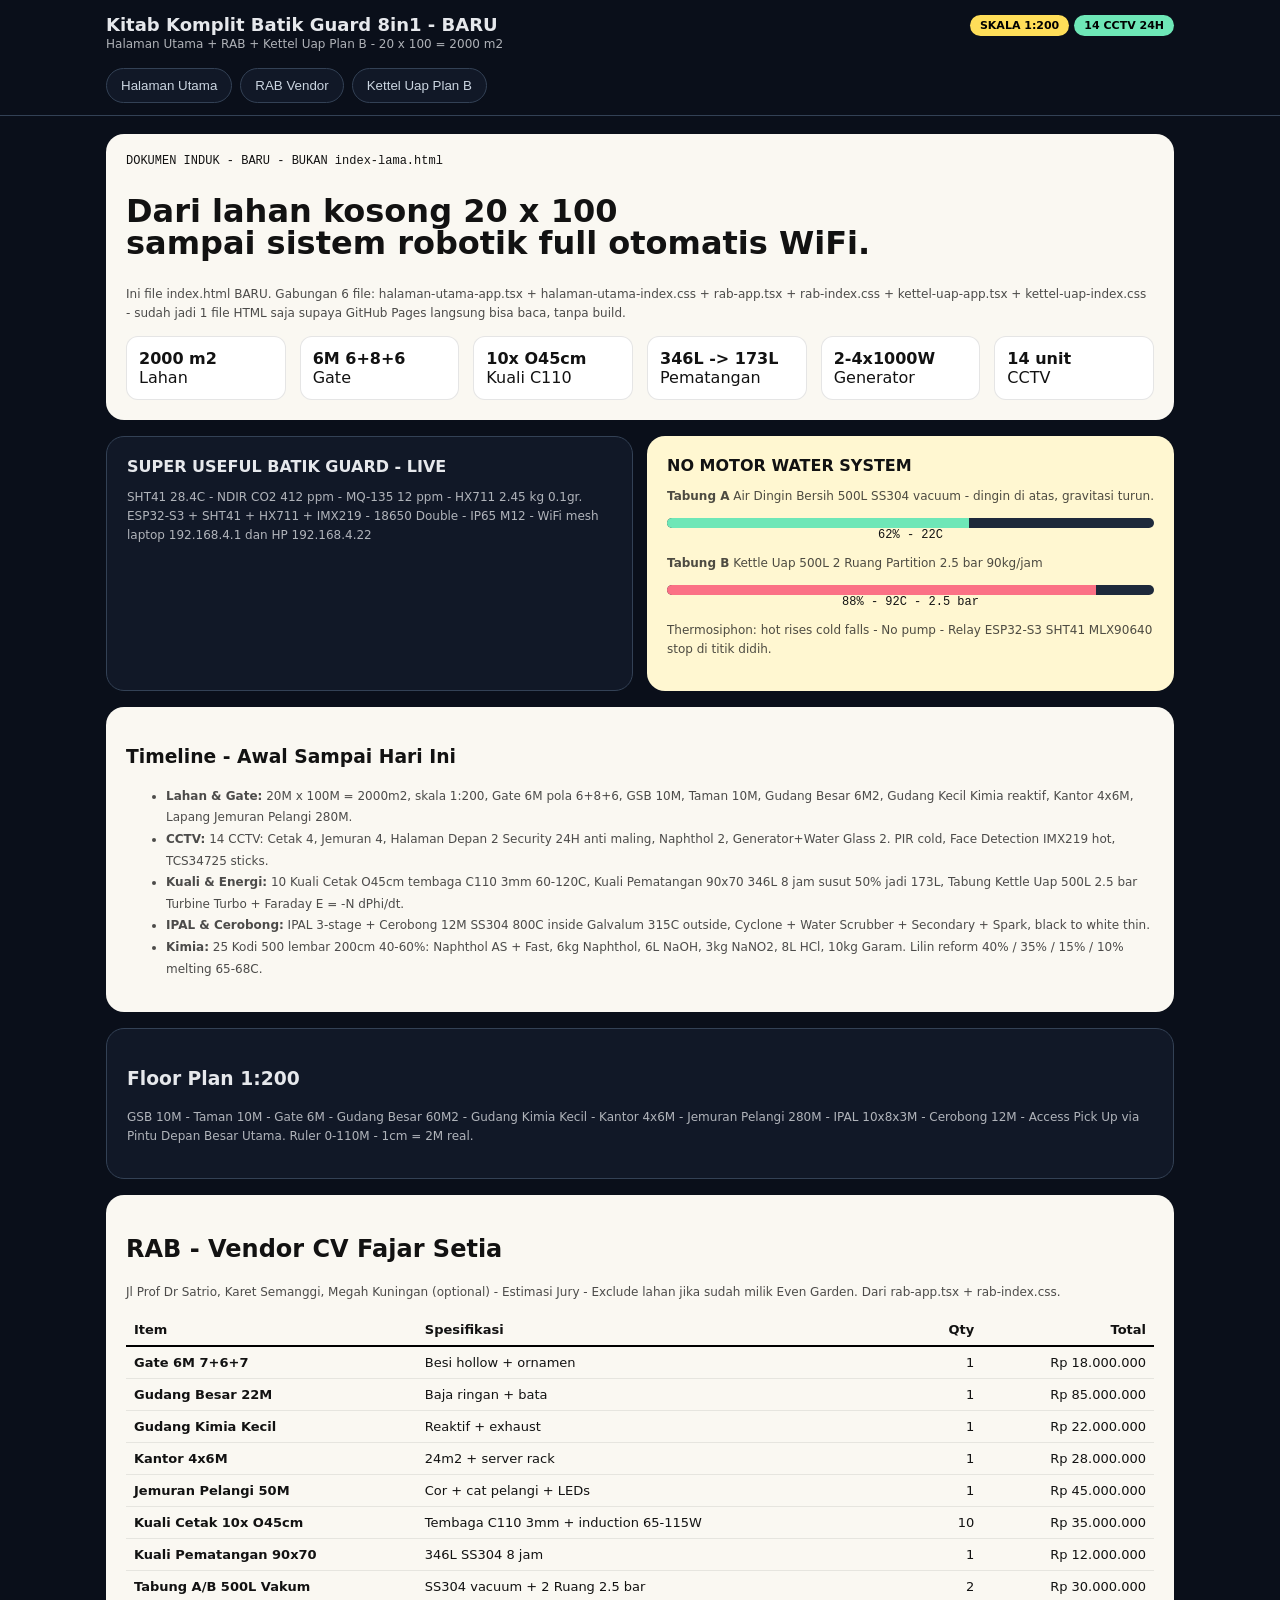
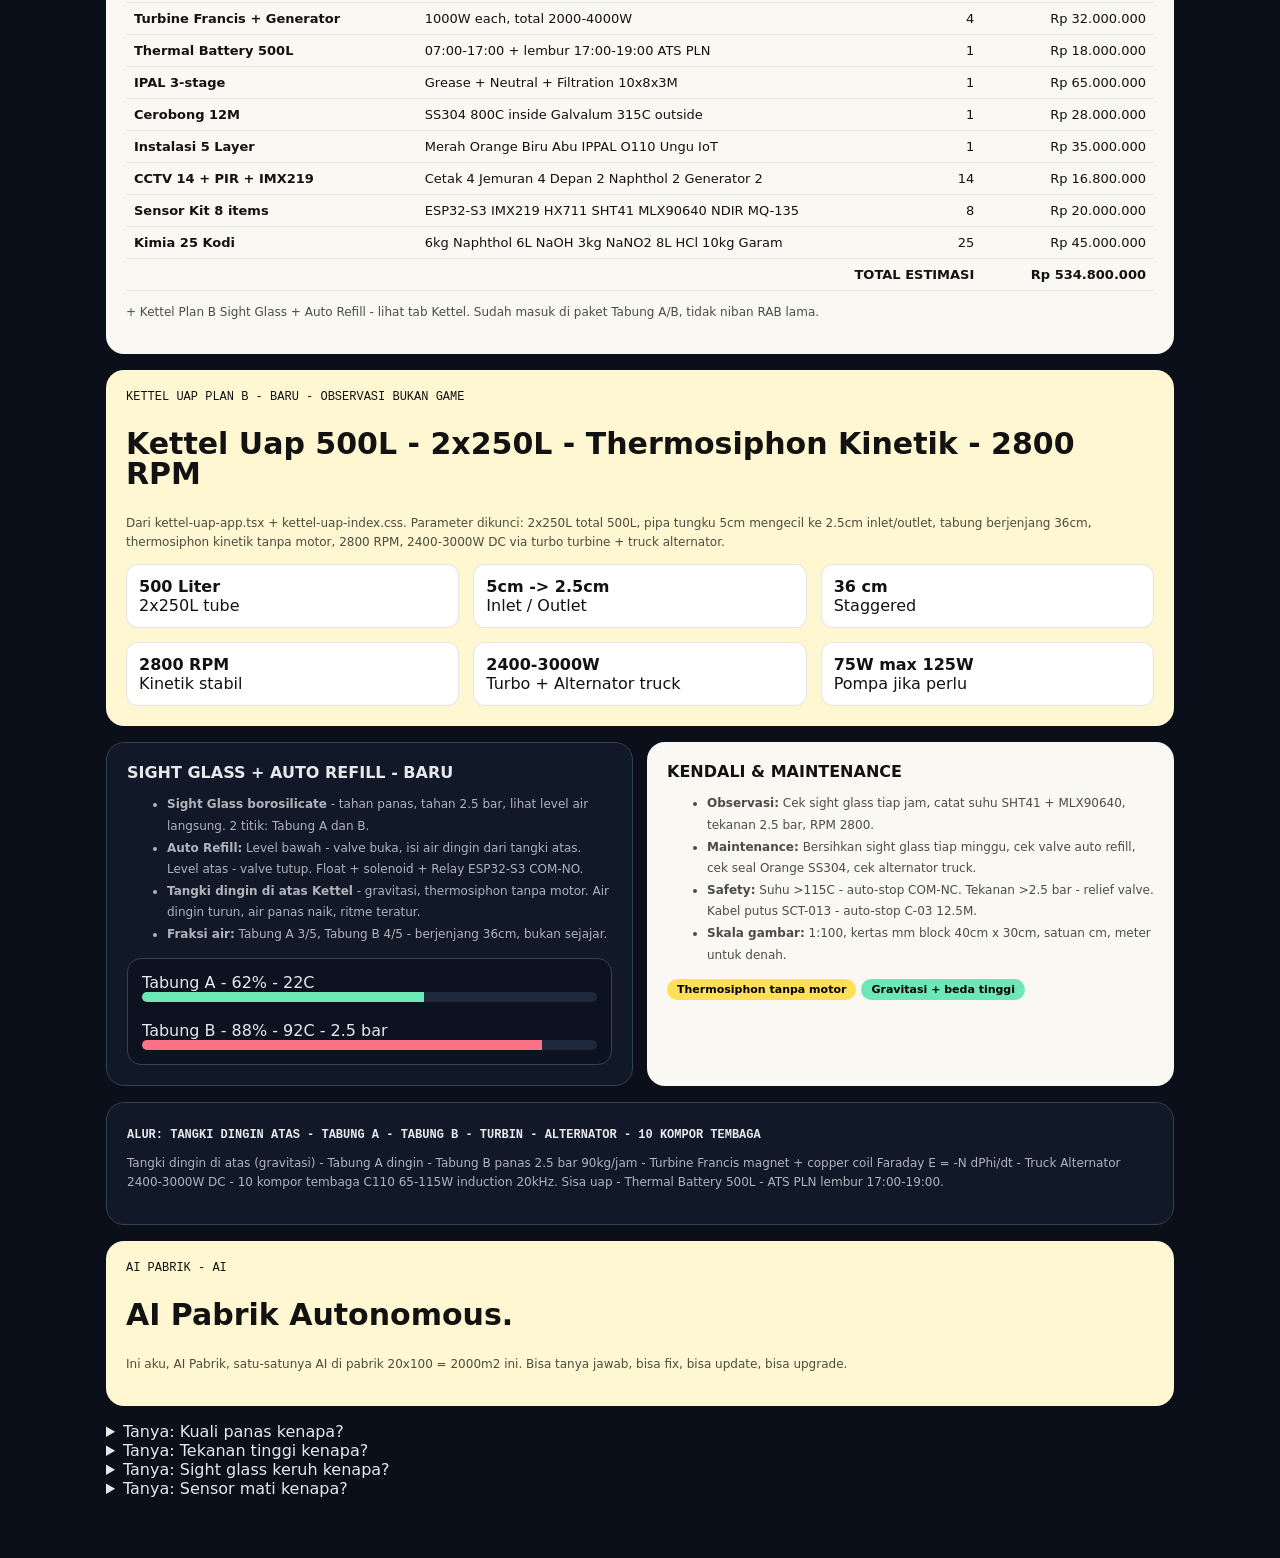
==== index-backup.html @ b479d435 "Backup index.html as index-backup.html" ====
<!DOCTYPE html>
<html lang="id">
<head>
<meta charset="UTF-8">
<meta name="viewport" content="width=device-width, initial-scale=1">
<title>Batik Guard 8in1 - BARU - Utama + RAB + Kettel Plan B</title>
<style>
*{box-sizing:border-box} body{margin:0;font-family:system-ui,sans-serif;background:#0a0f1a;color:#e6e8ec}
header{position:sticky;top:0;background:#0a0f1a;border-bottom:1px solid #334155}
.top{max-width:1100px;margin:auto;padding:14px 16px;display:flex;justify-content:space-between;gap:12px;flex-wrap:wrap}
.tabs{max-width:1100px;margin:auto;padding:0 16px 12px;display:flex;gap:8px;overflow-x:auto}
.tabs button{white-space:nowrap;border:1px solid #334155;background:#111827;color:#cbd5e1;padding:9px 14px;border-radius:999px;cursor:pointer}
.tabs button.active{background:#fff;color:#000;font-weight:700}
main{max-width:1100px;margin:auto;padding:18px 16px 60px}
.card{background:#faf8f2;color:#121212;border-radius:18px;padding:20px;margin-bottom:16px}
.card.dark{background:#111827;color:#e6e8ec;border:1px solid #334155}
.grid{display:grid;gap:14px} .g2{grid-template-columns:1fr 1fr} .g3{grid-template-columns:1fr 1fr 1fr} .g6{grid-template-columns:repeat(6,1fr)}
@media(max-width:760px){.g2,.g3,.g6{grid-template-columns:1fr 1fr}}
.stat{border:1px solid rgba(0,0,0,.1);border-radius:12px;padding:12px;background:#fff}
.pill{display:inline-block;padding:4px 10px;border-radius:999px;font-size:11px;font-weight:700}.yellow{background:#ffde59;color:#000}.green{background:#6ee7b7;color:#000}
table{width:100%;border-collapse:collapse;font-size:13px} th{text-align:left;border-bottom:2px solid #000;padding:8px} td{border-bottom:1px solid rgba(0,0,0,.08);padding:8px} td.r,th.r{text-align:right}
.mono{font-family:monospace;font-size:12px} .small{font-size:12px;opacity:.75;line-height:1.6}
.hidden{display:none} .bar{height:10px;background:#1e293b;border-radius:99px;overflow:hidden} .bar i{display:block;height:100%;background:#6ee7b7} .bar2 i{background:#fb7185}
</style>
</head>
<body>
<header>
<div class="top"><div><h1 style="margin:0;font-size:18px">Kitab Komplit Batik Guard 8in1 - BARU</h1><div class="small">Halaman Utama + RAB + Kettel Uap Plan B - 20 x 100 = 2000 m2</div></div><div><span class="pill yellow">SKALA 1:200</span> <span class="pill green">14 CCTV 24H</span></div></div>
<div class="tabs">
<button id="btn-utama" >Halaman Utama</button>
<button id="btn-rab" >RAB Vendor</button>
<button id="btn-kettel" >Kettel Uap Plan B</button>
</div>
</header>
<main>
<div id="sec-utama">
<div class="card"><div class="mono">DOKUMEN INDUK - BARU - BUKAN index-lama.html</div><h2 style="font-size:32px;line-height:1">Dari lahan kosong 20 x 100<br>sampai sistem robotik full otomatis WiFi.</h2><p class="small">Ini file index.html BARU. Gabungan 6 file: halaman-utama-app.tsx + halaman-utama-index.css + rab-app.tsx + rab-index.css + kettel-uap-app.tsx + kettel-uap-index.css - sudah jadi 1 file HTML saja supaya GitHub Pages langsung bisa baca, tanpa build.</p><div class="grid g6"><div class="stat"><b>2000 m2</b><br>Lahan</div><div class="stat"><b>6M 6+8+6</b><br>Gate</div><div class="stat"><b>10x O45cm</b><br>Kuali C110</div><div class="stat"><b>346L -&gt; 173L</b><br>Pematangan</div><div class="stat"><b>2-4x1000W</b><br>Generator</div><div class="stat"><b>14 unit</b><br>CCTV</div></div></div>
<div class="grid g2"><div class="card dark"><b>SUPER USEFUL BATIK GUARD - LIVE</b><p class="small">SHT41 28.4C - NDIR CO2 412 ppm - MQ-135 12 ppm - HX711 2.45 kg 0.1gr. ESP32-S3 + SHT41 + HX711 + IMX219 - 18650 Double - IP65 M12 - WiFi mesh laptop 192.168.4.1 dan HP 192.168.4.22</p></div><div class="card" style="background:#fff7d1"><b>NO MOTOR WATER SYSTEM</b><p class="small"><b>Tabung A</b> Air Dingin Bersih 500L SS304 vacuum - dingin di atas, gravitasi turun.</p><div class="bar"><i style="width:62%"></i></div><div class="mono" style="text-align:center">62% - 22C</div><p class="small"><b>Tabung B</b> Kettle Uap 500L 2 Ruang Partition 2.5 bar 90kg/jam</p><div class="bar bar2"><i style="width:88%"></i></div><div class="mono" style="text-align:center">88% - 92C - 2.5 bar</div><p class="small">Thermosiphon: hot rises cold falls - No pump - Relay ESP32-S3 SHT41 MLX90640 stop di titik didih.</p></div></div>
<div class="card"><h3>Timeline - Awal Sampai Hari Ini</h3><ul class="small" style="line-height:1.8"><li><b>Lahan & Gate:</b> 20M x 100M = 2000m2, skala 1:200, Gate 6M pola 6+8+6, GSB 10M, Taman 10M, Gudang Besar 6M2, Gudang Kecil Kimia reaktif, Kantor 4x6M, Lapang Jemuran Pelangi 280M.</li><li><b>CCTV:</b> 14 CCTV: Cetak 4, Jemuran 4, Halaman Depan 2 Security 24H anti maling, Naphthol 2, Generator+Water Glass 2. PIR cold, Face Detection IMX219 hot, TCS34725 sticks.</li><li><b>Kuali & Energi:</b> 10 Kuali Cetak O45cm tembaga C110 3mm 60-120C, Kuali Pematangan 90x70 346L 8 jam susut 50% jadi 173L, Tabung Kettle Uap 500L 2.5 bar Turbine Turbo + Faraday E = -N dPhi/dt.</li><li><b>IPAL & Cerobong:</b> IPAL 3-stage + Cerobong 12M SS304 800C inside Galvalum 315C outside, Cyclone + Water Scrubber + Secondary + Spark, black to white thin.</li><li><b>Kimia:</b> 25 Kodi 500 lembar 200cm 40-60%: Naphthol AS + Fast, 6kg Naphthol, 6L NaOH, 3kg NaNO2, 8L HCl, 10kg Garam. Lilin reform 40% / 35% / 15% / 10% melting 65-68C.</li></ul></div>
<div class="card dark"><h3>Floor Plan 1:200</h3><p class="small">GSB 10M - Taman 10M - Gate 6M - Gudang Besar 60M2 - Gudang Kimia Kecil - Kantor 4x6M - Jemuran Pelangi 280M - IPAL 10x8x3M - Cerobong 12M - Access Pick Up via Pintu Depan Besar Utama. Ruler 0-110M - 1cm = 2M real.</p></div>
</div>
<div id="sec-rab"
<div class="card"><h2>RAB - Vendor CV Fajar Setia</h2><p class="small">Jl Prof Dr Satrio, Karet Semanggi, Megah Kuningan (optional) - Estimasi Jury - Exclude lahan jika sudah milik Even Garden. Dari rab-app.tsx + rab-index.css.</p><div style="overflow-x:auto"><table><tr><th>Item</th><th>Spesifikasi</th><th class="r">Qty</th><th class="r">Total</th></tr><tr><td><b>Gate 6M 7+6+7</b></td><td>Besi hollow + ornamen</td><td class="r">1</td><td class="r">Rp 18.000.000</td></tr><tr><td><b>Gudang Besar 22M</b></td><td>Baja ringan + bata</td><td class="r">1</td><td class="r">Rp 85.000.000</td></tr><tr><td><b>Gudang Kimia Kecil</b></td><td>Reaktif + exhaust</td><td class="r">1</td><td class="r">Rp 22.000.000</td></tr><tr><td><b>Kantor 4x6M</b></td><td>24m2 + server rack</td><td class="r">1</td><td class="r">Rp 28.000.000</td></tr><tr><td><b>Jemuran Pelangi 50M</b></td><td>Cor + cat pelangi + LEDs</td><td class="r">1</td><td class="r">Rp 45.000.000</td></tr><tr><td><b>Kuali Cetak 10x O45cm</b></td><td>Tembaga C110 3mm + induction 65-115W</td><td class="r">10</td><td class="r">Rp 35.000.000</td></tr><tr><td><b>Kuali Pematangan 90x70</b></td><td>346L SS304 8 jam</td><td class="r">1</td><td class="r">Rp 12.000.000</td></tr><tr><td><b>Tabung A/B 500L Vakum</b></td><td>SS304 vacuum + 2 Ruang 2.5 bar</td><td class="r">2</td><td class="r">Rp 30.000.000</td></tr><tr><td><b>Turbine Francis + Generator</b></td><td>1000W each, total 2000-4000W</td><td class="r">4</td><td class="r">Rp 32.000.000</td></tr><tr><td><b>Thermal Battery 500L</b></td><td>07:00-17:00 + lembur 17:00-19:00 ATS PLN</td><td class="r">1</td><td class="r">Rp 18.000.000</td></tr><tr><td><b>IPAL 3-stage</b></td><td>Grease + Neutral + Filtration 10x8x3M</td><td class="r">1</td><td class="r">Rp 65.000.000</td></tr><tr><td><b>Cerobong 12M</b></td><td>SS304 800C inside Galvalum 315C outside</td><td class="r">1</td><td class="r">Rp 28.000.000</td></tr><tr><td><b>Instalasi 5 Layer</b></td><td>Merah Orange Biru Abu IPPAL O110 Ungu IoT</td><td class="r">1</td><td class="r">Rp 35.000.000</td></tr><tr><td><b>CCTV 14 + PIR + IMX219</b></td><td>Cetak 4 Jemuran 4 Depan 2 Naphthol 2 Generator 2</td><td class="r">14</td><td class="r">Rp 16.800.000</td></tr><tr><td><b>Sensor Kit 8 items</b></td><td>ESP32-S3 IMX219 HX711 SHT41 MLX90640 NDIR MQ-135</td><td class="r">8</td><td class="r">Rp 20.000.000</td></tr><tr><td><b>Kimia 25 Kodi</b></td><td>6kg Naphthol 6L NaOH 3kg NaNO2 8L HCl 10kg Garam</td><td class="r">25</td><td class="r">Rp 45.000.000</td></tr><tr><td colspan="3" style="text-align:right"><b>TOTAL ESTIMASI</b></td><td class="r"><b>Rp 534.800.000</b></td></tr></table></div><p class="small">+ Kettel Plan B Sight Glass + Auto Refill - lihat tab Kettel. Sudah masuk di paket Tabung A/B, tidak niban RAB lama.</p></div>
</div>
<div class="card" style="background:#fff7d1"><div class="mono">KETTEL UAP PLAN B - BARU - OBSERVASI BUKAN GAME</div><h2 style="font-size:30px;line-height:1">Kettel Uap 500L - 2x250L - Thermosiphon Kinetik - 2800 RPM</h2><p class="small">Dari kettel-uap-app.tsx + kettel-uap-index.css. Parameter dikunci: 2x250L total 500L, pipa tungku 5cm mengecil ke 2.5cm inlet/outlet, tabung berjenjang 36cm, thermosiphon kinetik tanpa motor, 2800 RPM, 2400-3000W DC via turbo turbine + truck alternator.</p><div class="grid g3"><div class="stat"><b>500 Liter</b><br>2x250L tube</div><div class="stat"><b>5cm -&gt; 2.5cm</b><br>Inlet / Outlet</div><div class="stat"><b>36 cm</b><br>Staggered</div><div class="stat"><b>2800 RPM</b><br>Kinetik stabil</div><div class="stat"><b>2400-3000W</b><br>Turbo + Alternator truck</div><div class="stat"><b>75W max 125W</b><br>Pompa jika perlu</div></div></div>
<div class="grid g2"><div class="card dark"><b>SIGHT GLASS + AUTO REFILL - BARU</b><ul class="small" style="line-height:1.8"><li><b>Sight Glass borosilicate</b> - tahan panas, tahan 2.5 bar, lihat level air langsung. 2 titik: Tabung A dan B.</li><li><b>Auto Refill:</b> Level bawah - valve buka, isi air dingin dari tangki atas. Level atas - valve tutup. Float + solenoid + Relay ESP32-S3 COM-NO.</li><li><b>Tangki dingin di atas Kettel</b> - gravitasi, thermosiphon tanpa motor. Air dingin turun, air panas naik, ritme teratur.</li><li><b>Fraksi air:</b> Tabung A 3/5, Tabung B 4/5 - berjenjang 36cm, bukan sejajar.</li></ul><div style="background:#0c1220;border:1px solid #334155;border-radius:14px;padding:14px">Tabung A - 62% - 22C<div class="bar"><i style="width:62%"></i></div><br>Tabung B - 88% - 92C - 2.5 bar<div class="bar bar2"><i style="width:88%"></i></div></div></div><div class="card"><b>KENDALI & MAINTENANCE</b><ul class="small" style="line-height:1.8"><li><b>Observasi:</b> Cek sight glass tiap jam, catat suhu SHT41 + MLX90640, tekanan 2.5 bar, RPM 2800.</li><li><b>Maintenance:</b> Bersihkan sight glass tiap minggu, cek valve auto refill, cek seal Orange SS304, cek alternator truck.</li><li><b>Safety:</b> Suhu &gt;115C - auto-stop COM-NC. Tekanan &gt;2.5 bar - relief valve. Kabel putus SCT-013 - auto-stop C-03 12.5M.</li><li><b>Skala gambar:</b> 1:100, kertas mm block 40cm x 30cm, satuan cm, meter untuk denah.</li></ul><div><span class="pill yellow">Thermosiphon tanpa motor</span> <span class="pill green">Gravitasi + beda tinggi</span></div></div></div>
<div class="card dark"><b class="mono">ALUR: TANGKI DINGIN ATAS - TABUNG A - TABUNG B - TURBIN - ALTERNATOR - 10 KOMPOR TEMBAGA</b><p class="small">Tangki dingin di atas (gravitasi) - Tabung A dingin - Tabung B panas 2.5 bar 90kg/jam - Turbine Francis magnet + copper coil Faraday E = -N dPhi/dt - Truck Alternator 2400-3000W DC - 10 kompor tembaga C110 65-115W induction 20kHz. Sisa uap - Thermal Battery 500L - ATS PLN lembur 17:00-19:00.</p></div>
</div><div id="sec-ai">
<div class="card" style="background:#fff7d1">
<div class="mono">AI PABRIK - AI</div>
<h2 style="font-size:30px;line-height:1">AI Pabrik Autonomous.</h2>
<p class="small">Ini aku, AI Pabrik, satu-satunya AI di pabrik 20x100 = 2000m2 ini. Bisa tanya jawab, bisa fix, bisa update, bisa upgrade.</p>
</div>
<details>
<summary>Tanya: Kuali panas kenapa?</summary>
<p>Dokter: Kuali lebih dari 115C -> Auto-stop COM-NC, cek MLX90640, tunggu dingin ke 90C baru start lagi.</p>
</details>
<details>
<summary>Tanya: Tekanan tinggi kenapa?</summary>
<p>Dokter: Tekanan lebih dari 2.5 bar -> Buka relief valve, cek sight glass Tabung B, cek auto refill, jangan paksa.</p>
</details>
<details>
<summary>Tanya: Sight glass keruh kenapa?</summary>
<p>Dokter: Bersihkan borosilicate, cek seal, cek level 3/5 dan 4/5.</p>
</details>
<details>
<summary>Tanya: Sensor mati kenapa?</summary>
<p>Dokter: Cek ESP32-S3, cek 18650 Double, cek WiFi mesh 192.168.4.1 dan 192.168.4.22.</p>
</details>
</div>
</main>
</body>
</html>
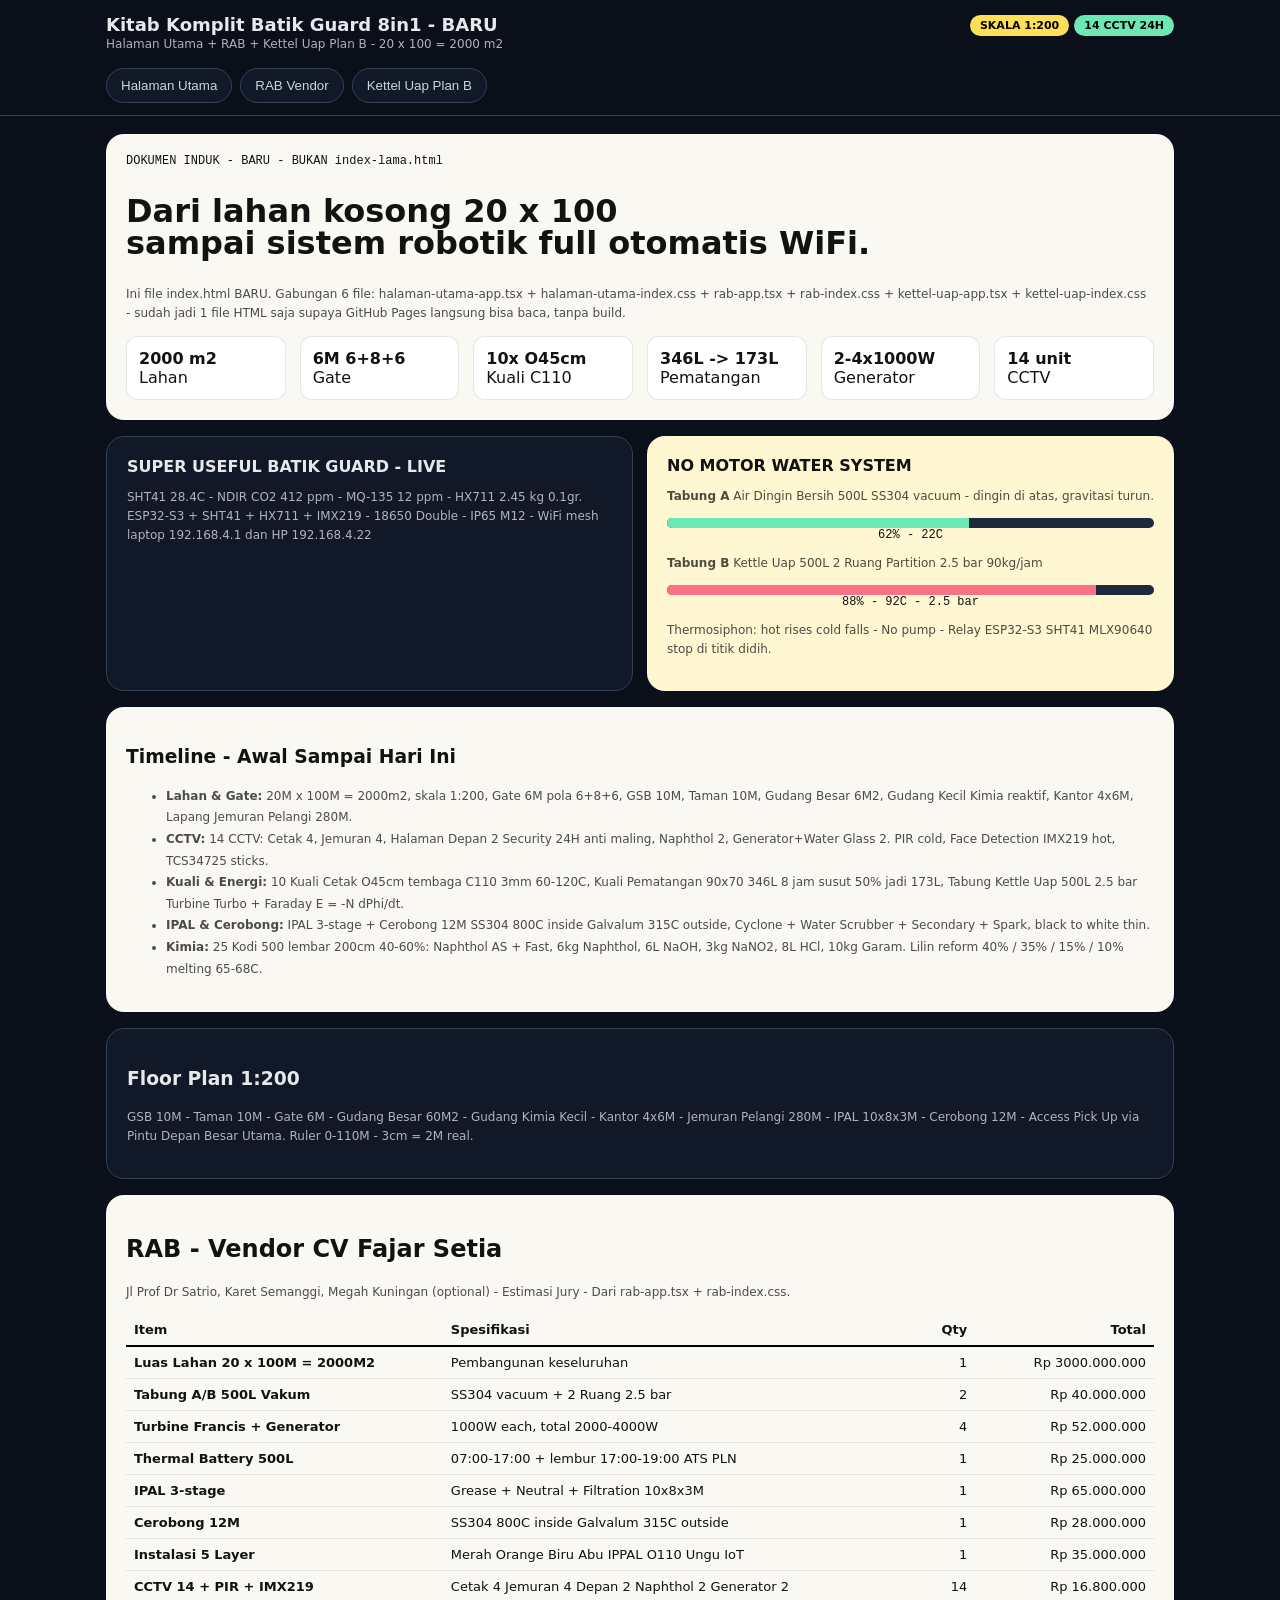
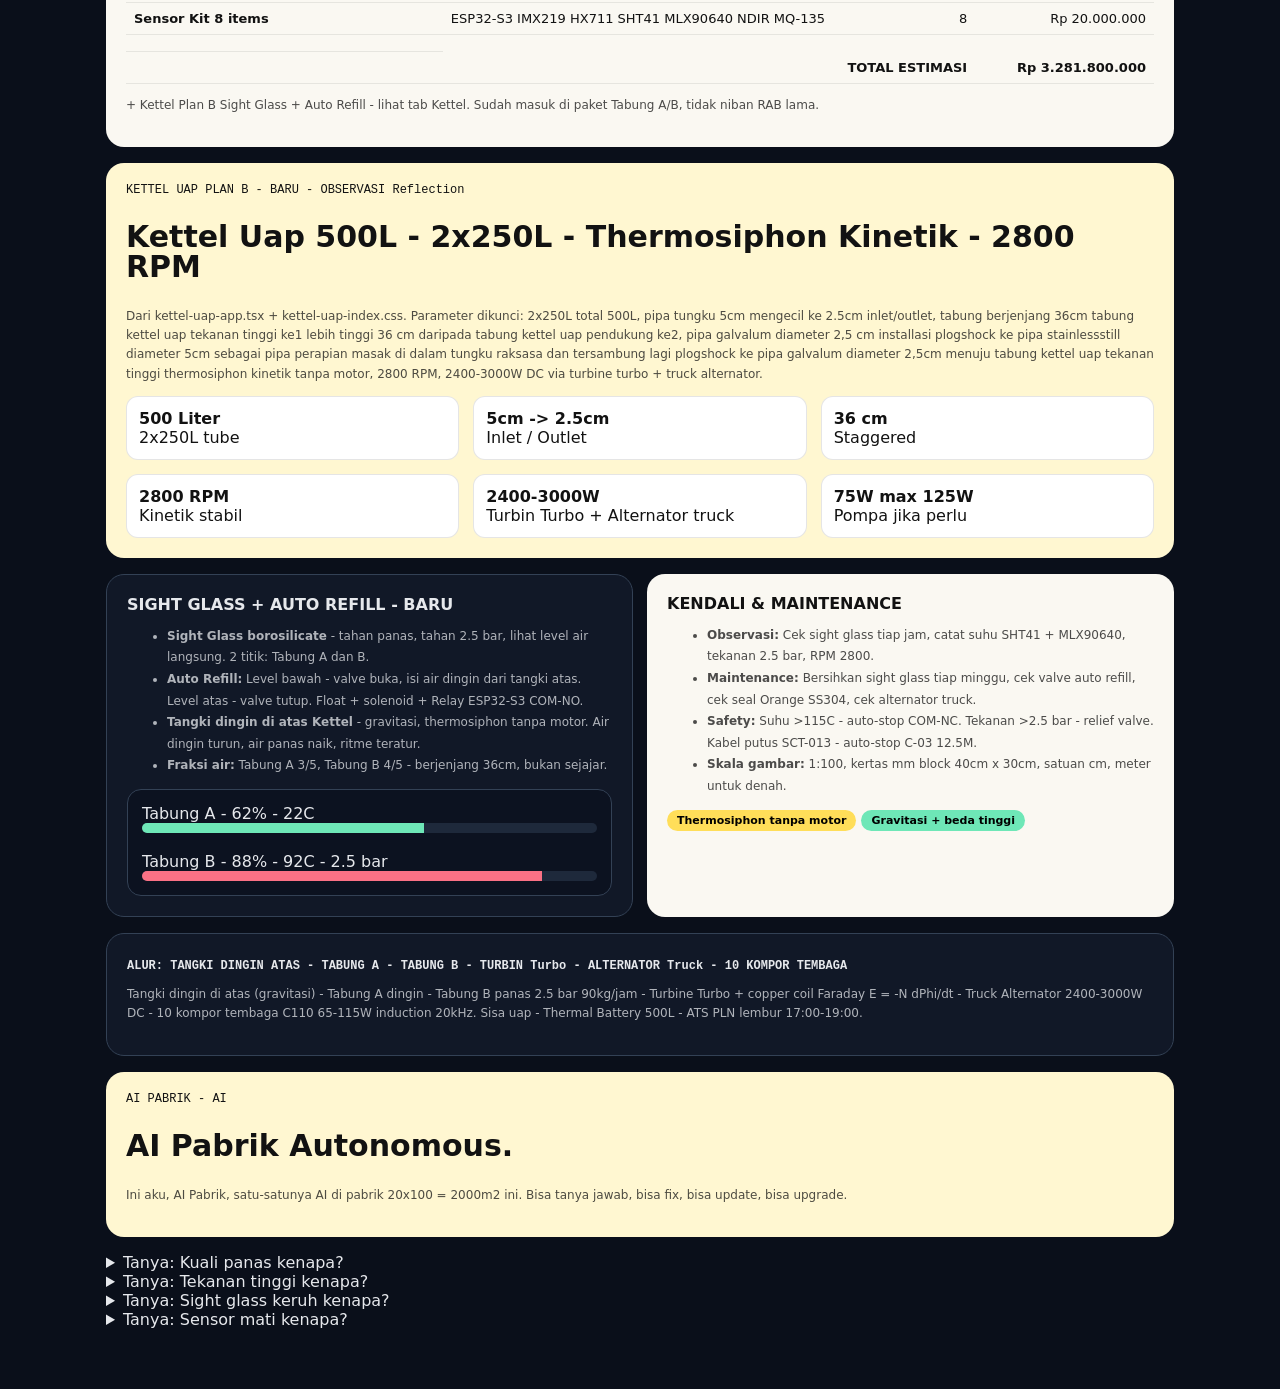
==== commit f76cec76: "Backup index.html as index-backup.html" ====
--- a/index-backup.html
+++ b/index-backup.html
@@ -37,14 +37,14 @@
 <div class="card"><div class="mono">DOKUMEN INDUK - BARU - BUKAN index-lama.html</div><h2 style="font-size:32px;line-height:1">Dari lahan kosong 20 x 100<br>sampai sistem robotik full otomatis WiFi.</h2><p class="small">Ini file index.html BARU. Gabungan 6 file: halaman-utama-app.tsx + halaman-utama-index.css + rab-app.tsx + rab-index.css + kettel-uap-app.tsx + kettel-uap-index.css - sudah jadi 1 file HTML saja supaya GitHub Pages langsung bisa baca, tanpa build.</p><div class="grid g6"><div class="stat"><b>2000 m2</b><br>Lahan</div><div class="stat"><b>6M 6+8+6</b><br>Gate</div><div class="stat"><b>10x O45cm</b><br>Kuali C110</div><div class="stat"><b>346L -&gt; 173L</b><br>Pematangan</div><div class="stat"><b>2-4x1000W</b><br>Generator</div><div class="stat"><b>14 unit</b><br>CCTV</div></div></div>
 <div class="grid g2"><div class="card dark"><b>SUPER USEFUL BATIK GUARD - LIVE</b><p class="small">SHT41 28.4C - NDIR CO2 412 ppm - MQ-135 12 ppm - HX711 2.45 kg 0.1gr. ESP32-S3 + SHT41 + HX711 + IMX219 - 18650 Double - IP65 M12 - WiFi mesh laptop 192.168.4.1 dan HP 192.168.4.22</p></div><div class="card" style="background:#fff7d1"><b>NO MOTOR WATER SYSTEM</b><p class="small"><b>Tabung A</b> Air Dingin Bersih 500L SS304 vacuum - dingin di atas, gravitasi turun.</p><div class="bar"><i style="width:62%"></i></div><div class="mono" style="text-align:center">62% - 22C</div><p class="small"><b>Tabung B</b> Kettle Uap 500L 2 Ruang Partition 2.5 bar 90kg/jam</p><div class="bar bar2"><i style="width:88%"></i></div><div class="mono" style="text-align:center">88% - 92C - 2.5 bar</div><p class="small">Thermosiphon: hot rises cold falls - No pump - Relay ESP32-S3 SHT41 MLX90640 stop di titik didih.</p></div></div>
 <div class="card"><h3>Timeline - Awal Sampai Hari Ini</h3><ul class="small" style="line-height:1.8"><li><b>Lahan & Gate:</b> 20M x 100M = 2000m2, skala 1:200, Gate 6M pola 6+8+6, GSB 10M, Taman 10M, Gudang Besar 6M2, Gudang Kecil Kimia reaktif, Kantor 4x6M, Lapang Jemuran Pelangi 280M.</li><li><b>CCTV:</b> 14 CCTV: Cetak 4, Jemuran 4, Halaman Depan 2 Security 24H anti maling, Naphthol 2, Generator+Water Glass 2. PIR cold, Face Detection IMX219 hot, TCS34725 sticks.</li><li><b>Kuali & Energi:</b> 10 Kuali Cetak O45cm tembaga C110 3mm 60-120C, Kuali Pematangan 90x70 346L 8 jam susut 50% jadi 173L, Tabung Kettle Uap 500L 2.5 bar Turbine Turbo + Faraday E = -N dPhi/dt.</li><li><b>IPAL & Cerobong:</b> IPAL 3-stage + Cerobong 12M SS304 800C inside Galvalum 315C outside, Cyclone + Water Scrubber + Secondary + Spark, black to white thin.</li><li><b>Kimia:</b> 25 Kodi 500 lembar 200cm 40-60%: Naphthol AS + Fast, 6kg Naphthol, 6L NaOH, 3kg NaNO2, 8L HCl, 10kg Garam. Lilin reform 40% / 35% / 15% / 10% melting 65-68C.</li></ul></div>
-<div class="card dark"><h3>Floor Plan 1:200</h3><p class="small">GSB 10M - Taman 10M - Gate 6M - Gudang Besar 60M2 - Gudang Kimia Kecil - Kantor 4x6M - Jemuran Pelangi 280M - IPAL 10x8x3M - Cerobong 12M - Access Pick Up via Pintu Depan Besar Utama. Ruler 0-110M - 1cm = 2M real.</p></div>
+<div class="card dark"><h3>Floor Plan 1:200</h3><p class="small">GSB 10M - Taman 10M - Gate 6M - Gudang Besar 60M2 - Gudang Kimia Kecil - Kantor 4x6M - Jemuran Pelangi 280M - IPAL 10x8x3M - Cerobong 12M - Access Pick Up via Pintu Depan Besar Utama. Ruler 0-110M - 3cm = 2M real.</p></div>
 </div>
 <div id="sec-rab"
-<div class="card"><h2>RAB - Vendor CV Fajar Setia</h2><p class="small">Jl Prof Dr Satrio, Karet Semanggi, Megah Kuningan (optional) - Estimasi Jury - Exclude lahan jika sudah milik Even Garden. Dari rab-app.tsx + rab-index.css.</p><div style="overflow-x:auto"><table><tr><th>Item</th><th>Spesifikasi</th><th class="r">Qty</th><th class="r">Total</th></tr><tr><td><b>Gate 6M 7+6+7</b></td><td>Besi hollow + ornamen</td><td class="r">1</td><td class="r">Rp 18.000.000</td></tr><tr><td><b>Gudang Besar 22M</b></td><td>Baja ringan + bata</td><td class="r">1</td><td class="r">Rp 85.000.000</td></tr><tr><td><b>Gudang Kimia Kecil</b></td><td>Reaktif + exhaust</td><td class="r">1</td><td class="r">Rp 22.000.000</td></tr><tr><td><b>Kantor 4x6M</b></td><td>24m2 + server rack</td><td class="r">1</td><td class="r">Rp 28.000.000</td></tr><tr><td><b>Jemuran Pelangi 50M</b></td><td>Cor + cat pelangi + LEDs</td><td class="r">1</td><td class="r">Rp 45.000.000</td></tr><tr><td><b>Kuali Cetak 10x O45cm</b></td><td>Tembaga C110 3mm + induction 65-115W</td><td class="r">10</td><td class="r">Rp 35.000.000</td></tr><tr><td><b>Kuali Pematangan 90x70</b></td><td>346L SS304 8 jam</td><td class="r">1</td><td class="r">Rp 12.000.000</td></tr><tr><td><b>Tabung A/B 500L Vakum</b></td><td>SS304 vacuum + 2 Ruang 2.5 bar</td><td class="r">2</td><td class="r">Rp 30.000.000</td></tr><tr><td><b>Turbine Francis + Generator</b></td><td>1000W each, total 2000-4000W</td><td class="r">4</td><td class="r">Rp 32.000.000</td></tr><tr><td><b>Thermal Battery 500L</b></td><td>07:00-17:00 + lembur 17:00-19:00 ATS PLN</td><td class="r">1</td><td class="r">Rp 18.000.000</td></tr><tr><td><b>IPAL 3-stage</b></td><td>Grease + Neutral + Filtration 10x8x3M</td><td class="r">1</td><td class="r">Rp 65.000.000</td></tr><tr><td><b>Cerobong 12M</b></td><td>SS304 800C inside Galvalum 315C outside</td><td class="r">1</td><td class="r">Rp 28.000.000</td></tr><tr><td><b>Instalasi 5 Layer</b></td><td>Merah Orange Biru Abu IPPAL O110 Ungu IoT</td><td class="r">1</td><td class="r">Rp 35.000.000</td></tr><tr><td><b>CCTV 14 + PIR + IMX219</b></td><td>Cetak 4 Jemuran 4 Depan 2 Naphthol 2 Generator 2</td><td class="r">14</td><td class="r">Rp 16.800.000</td></tr><tr><td><b>Sensor Kit 8 items</b></td><td>ESP32-S3 IMX219 HX711 SHT41 MLX90640 NDIR MQ-135</td><td class="r">8</td><td class="r">Rp 20.000.000</td></tr><tr><td><b>Kimia 25 Kodi</b></td><td>6kg Naphthol 6L NaOH 3kg NaNO2 8L HCl 10kg Garam</td><td class="r">25</td><td class="r">Rp 45.000.000</td></tr><tr><td colspan="3" style="text-align:right"><b>TOTAL ESTIMASI</b></td><td class="r"><b>Rp 534.800.000</b></td></tr></table></div><p class="small">+ Kettel Plan B Sight Glass + Auto Refill - lihat tab Kettel. Sudah masuk di paket Tabung A/B, tidak niban RAB lama.</p></div>
+<div class="card"><h2>RAB - Vendor CV Fajar Setia</h2><p class="small">Jl Prof Dr Satrio, Karet Semanggi, Megah Kuningan (optional) - Estimasi Jury - Dari rab-app.tsx + rab-index.css.</p><div style="overflow-x:auto"><table><tr><th>Item</th><th>Spesifikasi</th><th class="r">Qty</th><th class="r">Total</th></tr><tr><td><b>Luas Lahan 20 x 100M = 2000M2 </b></td><td>Pembangunan keseluruhan</td><td class="r">1</td><td class="r">Rp 3000.000.000<b></td></tr><tr><td><b>Tabung A/B 500L Vakum</b></td><td>SS304 vacuum + 2 Ruang 2.5 bar</td><td class="r">2</td><td class="r">Rp 40.000.000</td></tr><tr><td><b>Turbine Francis + Generator</b></td><td>1000W each, total 2000-4000W</td><td class="r">4</td><td class="r">Rp 52.000.000</td></tr><tr><td><b>Thermal Battery 500L</b></td><td>07:00-17:00 + lembur 17:00-19:00 ATS PLN</td><td class="r">1</td><td class="r">Rp 25.000.000</td></tr><tr><td><b>IPAL 3-stage</b></td><td>Grease + Neutral + Filtration 10x8x3M</td><td class="r">1</td><td class="r">Rp 65.000.000</td></tr><tr><td><b>Cerobong 12M</b></td><td>SS304 800C inside Galvalum 315C outside</td><td class="r">1</td><td class="r">Rp 28.000.000</td></tr><tr><td><b>Instalasi 5 Layer</b></td><td>Merah Orange Biru Abu IPPAL O110 Ungu IoT</td><td class="r">1</td><td class="r">Rp 35.000.000</td></tr><tr><td><b>CCTV 14 + PIR + IMX219</b></td><td>Cetak 4 Jemuran 4 Depan 2 Naphthol 2 Generator 2</td><td class="r">14</td><td class="r">Rp 16.800.000</td></tr><tr><td><b>Sensor Kit 8 items</b></td><td>ESP32-S3 IMX219 HX711 SHT41 MLX90640 NDIR MQ-135</td><td class="r">8</td><td class="r">Rp 20.000.000</td></tr><tr><td><b></td></tr><tr><td colspan="3" style="text-align:right"><b>TOTAL ESTIMASI</b></td><td class="r"><b>Rp 3.281.800.000</b></td></tr></table></div><p class="small">+ Kettel Plan B Sight Glass + Auto Refill - lihat tab Kettel. Sudah masuk di paket Tabung A/B, tidak niban RAB lama.</p></div>
 </div>
-<div class="card" style="background:#fff7d1"><div class="mono">KETTEL UAP PLAN B - BARU - OBSERVASI BUKAN GAME</div><h2 style="font-size:30px;line-height:1">Kettel Uap 500L - 2x250L - Thermosiphon Kinetik - 2800 RPM</h2><p class="small">Dari kettel-uap-app.tsx + kettel-uap-index.css. Parameter dikunci: 2x250L total 500L, pipa tungku 5cm mengecil ke 2.5cm inlet/outlet, tabung berjenjang 36cm, thermosiphon kinetik tanpa motor, 2800 RPM, 2400-3000W DC via turbo turbine + truck alternator.</p><div class="grid g3"><div class="stat"><b>500 Liter</b><br>2x250L tube</div><div class="stat"><b>5cm -&gt; 2.5cm</b><br>Inlet / Outlet</div><div class="stat"><b>36 cm</b><br>Staggered</div><div class="stat"><b>2800 RPM</b><br>Kinetik stabil</div><div class="stat"><b>2400-3000W</b><br>Turbo + Alternator truck</div><div class="stat"><b>75W max 125W</b><br>Pompa jika perlu</div></div></div>
+<div class="card" style="background:#fff7d1"><div class="mono">KETTEL UAP PLAN B - BARU - OBSERVASI Reflection</div><h2 style="font-size:30px;line-height:1">Kettel Uap 500L - 2x250L - Thermosiphon Kinetik - 2800 RPM</h2><p class="small">Dari kettel-uap-app.tsx + kettel-uap-index.css. Parameter dikunci: 2x250L total 500L, pipa tungku 5cm mengecil ke 2.5cm inlet/outlet, tabung berjenjang 36cm tabung kettel uap tekanan tinggi ke1 lebih tinggi 36 cm daripada tabung kettel uap pendukung ke2, pipa galvalum diameter 2,5 cm installasi plogshock ke pipa stainlessstill diameter 5cm sebagai pipa perapian masak di dalam tungku raksasa dan tersambung lagi plogshock ke pipa galvalum diameter 2,5cm menuju tabung kettel uap tekanan tinggi thermosiphon kinetik tanpa motor, 2800 RPM, 2400-3000W DC via turbine turbo + truck alternator.</p><div class="grid g3"><div class="stat"><b>500 Liter</b><br>2x250L tube</div><div class="stat"><b>5cm -&gt; 2.5cm</b><br>Inlet / Outlet</div><div class="stat"><b>36 cm</b><br>Staggered</div><div class="stat"><b>2800 RPM</b><br>Kinetik stabil</div><div class="stat"><b>2400-3000W</b><br>Turbin Turbo + Alternator truck</div><div class="stat"><b>75W max 125W</b><br>Pompa jika perlu</div></div></div>
 <div class="grid g2"><div class="card dark"><b>SIGHT GLASS + AUTO REFILL - BARU</b><ul class="small" style="line-height:1.8"><li><b>Sight Glass borosilicate</b> - tahan panas, tahan 2.5 bar, lihat level air langsung. 2 titik: Tabung A dan B.</li><li><b>Auto Refill:</b> Level bawah - valve buka, isi air dingin dari tangki atas. Level atas - valve tutup. Float + solenoid + Relay ESP32-S3 COM-NO.</li><li><b>Tangki dingin di atas Kettel</b> - gravitasi, thermosiphon tanpa motor. Air dingin turun, air panas naik, ritme teratur.</li><li><b>Fraksi air:</b> Tabung A 3/5, Tabung B 4/5 - berjenjang 36cm, bukan sejajar.</li></ul><div style="background:#0c1220;border:1px solid #334155;border-radius:14px;padding:14px">Tabung A - 62% - 22C<div class="bar"><i style="width:62%"></i></div><br>Tabung B - 88% - 92C - 2.5 bar<div class="bar bar2"><i style="width:88%"></i></div></div></div><div class="card"><b>KENDALI & MAINTENANCE</b><ul class="small" style="line-height:1.8"><li><b>Observasi:</b> Cek sight glass tiap jam, catat suhu SHT41 + MLX90640, tekanan 2.5 bar, RPM 2800.</li><li><b>Maintenance:</b> Bersihkan sight glass tiap minggu, cek valve auto refill, cek seal Orange SS304, cek alternator truck.</li><li><b>Safety:</b> Suhu &gt;115C - auto-stop COM-NC. Tekanan &gt;2.5 bar - relief valve. Kabel putus SCT-013 - auto-stop C-03 12.5M.</li><li><b>Skala gambar:</b> 1:100, kertas mm block 40cm x 30cm, satuan cm, meter untuk denah.</li></ul><div><span class="pill yellow">Thermosiphon tanpa motor</span> <span class="pill green">Gravitasi + beda tinggi</span></div></div></div>
-<div class="card dark"><b class="mono">ALUR: TANGKI DINGIN ATAS - TABUNG A - TABUNG B - TURBIN - ALTERNATOR - 10 KOMPOR TEMBAGA</b><p class="small">Tangki dingin di atas (gravitasi) - Tabung A dingin - Tabung B panas 2.5 bar 90kg/jam - Turbine Francis magnet + copper coil Faraday E = -N dPhi/dt - Truck Alternator 2400-3000W DC - 10 kompor tembaga C110 65-115W induction 20kHz. Sisa uap - Thermal Battery 500L - ATS PLN lembur 17:00-19:00.</p></div>
+<div class="card dark"><b class="mono">ALUR: TANGKI DINGIN ATAS - TABUNG A - TABUNG B - TURBIN Turbo - ALTERNATOR Truck - 10 KOMPOR TEMBAGA</b><p class="small">Tangki dingin di atas (gravitasi) - Tabung A dingin - Tabung B panas 2.5 bar 90kg/jam - Turbine Turbo + copper coil Faraday E = -N dPhi/dt - Truck Alternator 2400-3000W DC - 10 kompor tembaga C110 65-115W induction 20kHz. Sisa uap - Thermal Battery 500L - ATS PLN lembur 17:00-19:00.</p></div>
 </div><div id="sec-ai">
 <div class="card" style="background:#fff7d1">
 <div class="mono">AI PABRIK - AI</div>
